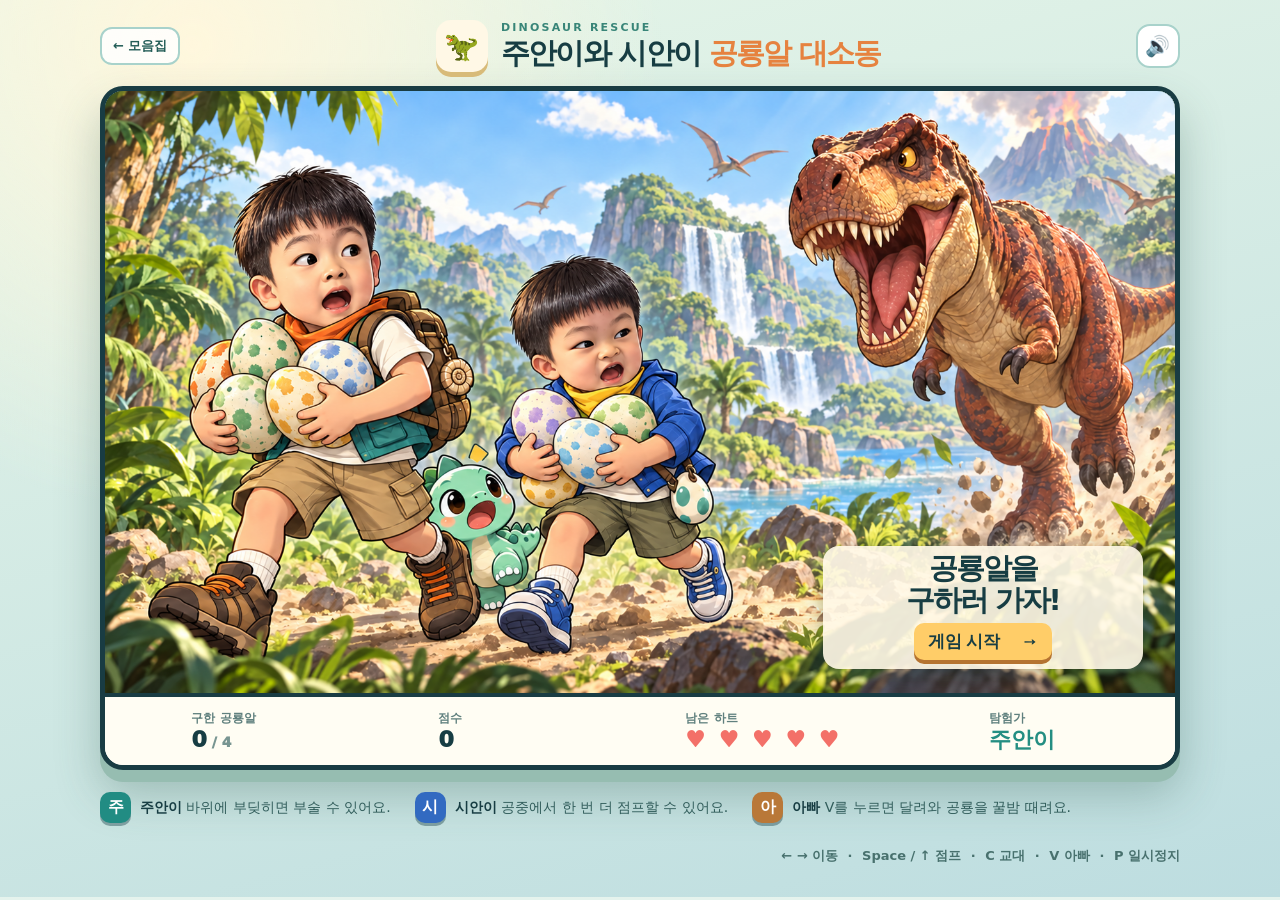
==== games/dinosaur-rescue/index.html @ eee66d40 "Add game collection and dinosaur rescue" ====
<!doctype html>
<html lang="ko">
<head>
  <meta charset="utf-8">
  <meta name="viewport" content="width=device-width, initial-scale=1, viewport-fit=cover">
  <meta name="theme-color" content="#173d43">
  <meta name="description" content="주안이와 시안이가 공룡알을 구하는 2D 아케이드 게임">
  <title>주안이와 시안이: 공룡알 대소동</title>
  <link rel="icon" type="image/svg+xml" href="data:image/svg+xml,%3Csvg xmlns='http://www.w3.org/2000/svg' viewBox='0 0 64 64'%3E%3Crect width='64' height='64' rx='16' fill='%23173d43'/%3E%3Cellipse cx='32' cy='35' rx='20' ry='25' fill='%23f4d491'/%3E%3Ccircle cx='27' cy='29' r='3' fill='%23173d43'/%3E%3Cpath d='M26 41q6 5 12 0' fill='none' stroke='%23173d43' stroke-width='3' stroke-linecap='round'/%3E%3C/svg%3E">
  <link rel="stylesheet" href="style.css">
  <link rel="stylesheet" href="stages.css">
  <link rel="stylesheet" href="intro.css">
  <link rel="stylesheet" href="mobile.css">
</head>
<body>
  <main class="shell">
    <header class="topbar">
      <a class="collection-back" href="../../" aria-label="게임 모음집으로 돌아가기">← 모음집</a>
      <div class="brand"><span class="brand-icon">🦖</span><div><span class="eyebrow">DINOSAUR RESCUE</span><h1>주안이와 시안이 <span>공룡알 대소동</span></h1></div></div>
      <button id="soundButton" class="icon-button" type="button" aria-label="소리 끄기" title="소리 끄기">🔊</button>
    </header>

    <section class="game-frame" aria-label="공룡알 대소동 게임">
      <div class="game-stage">
        <canvas id="game" width="960" height="540" aria-label="공룡알을 모아 둥지까지 가는 게임"></canvas>
        <div id="stagePill" class="stage-pill">1 / 5 · 햇살 초원</div>
        <div id="gameOverlay" class="overlay intro">
          <img class="intro-art" src="assets/concepts/title-screen-v2.png" alt="공룡알을 안은 주안이와 시안이가 다가오는 티라노를 보고 놀라는 장면">
          <div class="overlay-card">
            <span id="overlayKicker" class="overlay-kicker">DINOSAUR RESCUE</span>
            <h2 id="overlayTitle">공룡알을<br>구하러 가자!</h2>
            <p id="overlayText">5개 지역을 탐험하세요. 두 친구를 교대하며 공룡알을 모으고, 공룡들을 피해 둥지까지 가요.</p>
            <button id="playButton" class="play-button" type="button">게임 시작 <span aria-hidden="true">→</span></button>
            <div id="overlayHint" class="overlay-hint">이동 ← → · 점프 Space · 교대 C · 아빠 V</div>
          </div>
        </div>
        <div id="announcement" class="announcement" aria-live="polite"></div>
        <nav class="touch-controls" aria-label="터치 게임 조작">
          <div class="move-buttons"><button type="button" data-control="left" aria-label="왼쪽 이동">◀</button><button type="button" data-control="right" aria-label="오른쪽 이동">▶</button></div>
          <div class="action-buttons"><button type="button" data-control="dad">아빠</button><button type="button" data-control="switch">교대</button><button type="button" data-control="jump">점프</button></div>
        </nav>
      </div>
      <div class="hud" aria-live="polite">
        <div class="hud-item"><span>구한 공룡알</span><strong><span id="eggCount">0</span><small> / <span id="eggTotal">4</span></small></strong></div>
        <div class="hud-item"><span>점수</span><strong id="scoreCount">0</strong></div>
        <div class="hud-item"><span>남은 하트</span><strong id="heartCount" class="hearts">♥ ♥ ♥ ♥ ♥</strong></div>
        <div class="hud-item current-hero"><span>탐험가</span><strong id="heroName">주안이</strong></div>
      </div>
    </section>

    <div class="below-game">
      <div class="character-help"><span class="character-badge juan">주</span><p><strong>주안이</strong> 바위에 부딪히면 부술 수 있어요.</p></div>
      <div class="character-help"><span class="character-badge sian">시</span><p><strong>시안이</strong> 공중에서 한 번 더 점프할 수 있어요.</p></div>
      <div class="character-help"><span class="character-badge dad">아</span><p><strong>아빠</strong> V를 누르면 달려와 공룡을 꿀밤 때려요.</p></div>
      <div class="keyboard-help">← → 이동 <span>·</span> Space / ↑ 점프 <span>·</span> C 교대 <span>·</span> V 아빠 <span>·</span> P 일시정지</div>
    </div>

  </main>
  <script src="game.js" defer></script>
</body>
</html>
---- games/dinosaur-rescue/style.css ----
:root{font-family:"Malgun Gothic","Apple SD Gothic Neo",system-ui,sans-serif;color:#173d43;background:#e5f3ed}*{box-sizing:border-box}html,body{margin:0;min-height:100%}body{background:radial-gradient(circle at 15% 5%,#fff7dd 0,transparent 34%),linear-gradient(165deg,#e7f6e8,#bddde0);overflow-x:hidden}.shell{width:min(100%,1120px);margin:auto;padding:20px 20px 32px}.topbar{display:flex;align-items:center;justify-content:space-between;gap:16px;margin-bottom:14px}.brand{display:flex;gap:13px;align-items:center}.brand-icon{display:grid;place-items:center;width:52px;height:52px;border-radius:15px;background:#fff8e6;box-shadow:0 5px 0 #d8bb79;font-size:28px}.eyebrow{display:block;font-size:11px;font-weight:900;letter-spacing:.2em;color:#388578}h1{margin:2px 0 0;font-size:clamp(20px,3vw,29px);line-height:1.2;letter-spacing:-.06em}h1 span{color:#e6823f}.icon-button{width:44px;height:44px;background:#fff;border:2px solid #a8d2cb;border-radius:14px;font-size:20px;cursor:pointer}.game-frame{overflow:hidden;background:#fff;border:5px solid #193c43;border-radius:23px;box-shadow:0 12px 0 #96bdb1,0 24px 45px #345b5050}.game-stage{position:relative;aspect-ratio:16/9;background:#bce9ea;overflow:hidden}canvas{display:block;width:100%;height:100%}.overlay{position:absolute;inset:0;display:grid;place-items:center;background:linear-gradient(90deg,#143f46d9,#173d4380 65%,#173d4320);transition:opacity .25s}.overlay.hidden{opacity:0;pointer-events:none}.overlay-card{width:min(88%,440px);margin-right:auto;margin-left:7%;color:#fff}.overlay-kicker{display:inline-block;padding:7px 11px;border-radius:50px;background:#e4af4f;color:#173d43;font-size:12px;font-weight:1000;letter-spacing:.11em}.overlay h2{margin:16px 0 11px;font-size:clamp(34px,5vw,58px);letter-spacing:-.075em;line-height:1.08;text-shadow:0 4px 0 #103b42}.overlay p{font-size:clamp(14px,1.6vw,18px);line-height:1.65;max-width:390px;font-weight:600}.play-button{margin-top:13px;padding:14px 22px;border:0;border-radius:15px;background:#ffcd68;color:#173d43;font-size:19px;font-weight:1000;cursor:pointer;box-shadow:0 6px 0 #b57331;transition:transform .1s,box-shadow .1s}.play-button:hover{transform:translateY(-2px)}.play-button:active{transform:translateY(4px);box-shadow:0 2px 0 #b57331}.play-button span{margin-left:16px}.overlay-hint{margin-top:19px;font-size:13px;font-weight:800;color:#deeeee}.announcement{position:absolute;left:50%;top:20%;transform:translateX(-50%) translateY(-8px);opacity:0;padding:9px 17px;border-radius:30px;background:#173d43ee;color:#fff;font-weight:900;white-space:nowrap;pointer-events:none;transition:opacity .2s,transform .2s}.announcement.show{opacity:1;transform:translateX(-50%) translateY(0)}.hud{display:flex;align-items:center;justify-content:space-around;gap:10px;padding:13px 18px;background:#fffdf3;border-top:4px solid #193c43}.hud-item{min-width:100px;display:flex;flex-direction:column;gap:1px}.hud-item>span{font-size:12px;font-weight:900;color:#60807e}.hud-item strong{font-size:22px;line-height:1.1;font-weight:1000}.hud-item small{font-size:14px;color:#789591}.hearts{color:#f37068;letter-spacing:3px}.current-hero strong{color:#248e82}.below-game{display:flex;align-items:center;gap:24px;margin-top:22px;flex-wrap:wrap}.character-help{display:flex;align-items:center;gap:9px}.character-help p{margin:0;font-size:14px;color:#315d5b}.character-help strong{color:#173d43}.character-badge{width:31px;height:31px;display:grid;place-items:center;border-radius:10px;color:white;font-weight:900;box-shadow:0 3px 0 #123b4266}.character-badge.juan{background:#218c83}.character-badge.sian{background:#326ac1}.keyboard-help{margin-left:auto;font-size:13px;font-weight:700;color:#48716e}.keyboard-help span{padding:0 5px}.touch-controls{display:none;justify-content:space-between;margin-top:20px;touch-action:none;user-select:none}.touch-controls>div{display:flex;gap:11px}.touch-controls button{min-width:68px;height:62px;border:2px solid #173d43;border-radius:18px;background:#fff9df;color:#173d43;font:900 19px inherit;box-shadow:0 5px 0 #83aaa5;touch-action:none}.touch-controls button:active,.touch-controls button.pressed{background:#ffcc6b;transform:translateY(3px);box-shadow:0 2px 0 #83aaa5}.touch-controls [data-control="jump"]{background:#ffd16a}.touch-controls [data-control="switch"]{background:#c6e9e8}@media (pointer:coarse),(max-width:760px){.touch-controls{display:flex}.keyboard-help{display:none}}@media(max-width:620px){.shell{padding:10px 8px 24px}.topbar{margin:0 5px 10px}.brand-icon{width:43px;height:43px;font-size:24px}.eyebrow{font-size:9px}h1{font-size:19px}.game-frame{border-width:3px;border-radius:15px;box-shadow:0 6px 0 #96bdb1}.overlay-card{margin-left:7%}.overlay h2{font-size:clamp(26px,7vw,40px)}.overlay p{font-size:12px;line-height:1.5;max-width:260px}.overlay-kicker,.overlay-hint{display:none}.play-button{margin-top:2px;padding:10px 14px;font-size:15px}.hud{padding:9px 6px;gap:3px;border-top-width:3px}.hud-item{min-width:0;text-align:center}.hud-item>span{font-size:10px}.hud-item strong{font-size:16px}.hud-item small{font-size:10px}.hearts{letter-spacing:0}.below-game{margin:13px 5px;gap:9px}.character-help p{font-size:11px}.character-badge{width:25px;height:25px;font-size:13px}.touch-controls{margin:15px 5px}.touch-controls button{min-width:60px;height:58px;font-size:16px}}@media(max-width:380px){.character-help{width:100%}.overlay p{max-width:220px}}
---- games/dinosaur-rescue/stages.css ----
.stage-pill{position:absolute;right:20px;top:20px;padding:9px 14px;border:1px solid #ffffffa0;border-radius:999px;background:#173d43cf;color:#fff;font-size:14px;font-weight:900;box-shadow:0 4px 16px #123c4560;pointer-events:none}
.game-stage:has(.overlay:not(.hidden)) .stage-pill{opacity:.45}
@media(max-width:620px){.stage-pill{right:9px;top:8px;padding:5px 8px;font-size:10px}}
---- games/dinosaur-rescue/intro.css ----
.overlay.intro{display:flex;align-items:center;justify-content:space-between;background:#fffaf1;color:#173d43;gap:2%;padding:1.5% 3%}
.intro-art{width:63%;height:100%;object-fit:contain;object-position:center;display:block;filter:drop-shadow(0 8px 12px #27483b27)}
.overlay.intro .overlay-card{width:35%;margin:0;color:#173d43;text-align:left}
.overlay.intro .overlay-kicker{background:#d6eee4;color:#176b65;font-size:10px}
.overlay.intro h2{font-size:clamp(25px,3.2vw,43px);line-height:1.1;text-shadow:none;margin:12px 0 9px}
.overlay.intro p{font-size:clamp(12px,1.35vw,16px);line-height:1.5}
.overlay.intro .overlay-hint{color:#426d69;font-size:11px}
.character-badge.dad{background:#b97838}
.touch-controls [data-control="dad"]{background:#f2d7b0}
@media(max-width:620px){.overlay.intro{padding:1% 2%;gap:1%}.intro-art{width:59%}.overlay.intro .overlay-card{width:40%}.overlay.intro .overlay-kicker{display:none}.overlay.intro h2{font-size:clamp(15px,4vw,22px);margin:2px 0}.overlay.intro p{font-size:9px;line-height:1.25;margin:4px 0}.overlay.intro .play-button{font-size:11px;padding:6px 8px}.touch-controls button{min-width:52px}}
.overlay.intro{display:block;padding:0;background:#193b3d}
.overlay.intro .intro-art{position:absolute;inset:0;width:100%;height:100%;object-fit:cover;filter:none}
.overlay.intro .overlay-card{position:absolute;right:3%;bottom:4%;left:auto;top:auto;transform:none;margin:0;width:min(34%,320px);padding:7px 12px 9px;text-align:center;border-radius:16px;background:#fff9e7e8;box-shadow:0 5px 20px #123f4250;color:#173d43}
.overlay.intro .overlay-kicker{display:none}
.overlay.intro h2{margin:0;font-size:clamp(16px,2.3vw,29px);line-height:1.1}
.overlay.intro p,.overlay.intro .overlay-hint{display:none}
.overlay.intro .play-button{margin-top:6px;padding:7px 14px;font-size:clamp(12px,1.5vw,17px);border-radius:10px;box-shadow:0 4px 0 #b57331}
@media(max-width:620px){.overlay.intro .overlay-card{right:2%;bottom:2%;left:auto;top:auto;width:38%;padding:3px 5px 5px;border-radius:8px}.overlay.intro h2{font-size:clamp(10px,3vw,15px)}.overlay.intro .play-button{margin-top:2px;padding:3px 6px;font-size:9px;box-shadow:0 2px 0 #b57331}}
.overlay:not(.intro){padding:8px}
.overlay:not(.intro) .intro-art{display:none}
.overlay:not(.intro) .overlay-card{max-height:calc(100% - 8px);overflow-y:auto;scrollbar-width:thin}
@media(max-width:620px){.overlay:not(.intro) .overlay-card{width:90%;margin:0 auto;text-align:center}.overlay:not(.intro) .overlay-kicker{font-size:8px;padding:2px 7px}.overlay:not(.intro) h2{font-size:clamp(17px,4.8vw,26px);line-height:1.05;margin:4px 0}.overlay:not(.intro) p{font-size:10px;line-height:1.3;margin:3px auto;max-width:90%}.overlay:not(.intro) .play-button{font-size:12px;padding:5px 10px;margin-top:3px;box-shadow:0 3px 0 #b57331}.overlay:not(.intro) .overlay-hint{display:none}}
.collection-back{display:inline-flex;align-items:center;justify-content:center;min-width:76px;padding:8px 11px;border:2px solid #a8d2cb;border-radius:12px;background:#ffffffd6;color:#235d57;text-decoration:none;font-size:13px;font-weight:900;white-space:nowrap}
.collection-back:hover{background:#fff4d5}
---- games/dinosaur-rescue/mobile.css ----
@media (pointer:coarse), (max-width:760px){
  html,body{width:100%;height:100%;overflow:hidden}
  body{background:#102d34;overscroll-behavior:none}
  .shell{position:fixed;inset:0;width:100vw;height:100dvh;max-width:none;margin:0;padding:0;display:flex;align-items:center;justify-content:center;overflow:hidden;background:#102d34}
  .topbar{position:absolute;z-index:12;top:7px;left:8px;right:8px;margin:0;pointer-events:none}
  .topbar .brand{display:none}
  .topbar .collection-back{pointer-events:auto;min-width:0;height:33px;padding:0 9px;border:1px solid #ffffff9c;border-radius:11px;background:#e5fff150;color:#fff;backdrop-filter:blur(12px);font-size:11px;text-shadow:0 1px 3px #103b45aa}
  .topbar .icon-button{pointer-events:auto;width:33px;height:33px;padding:0;border:1px solid #ffffff9c;border-radius:11px;background:#e5fff150;backdrop-filter:blur(12px);box-shadow:0 3px 12px #092c3955;font-size:17px}
  .game-frame{position:relative;flex:none;width:min(100vw,calc(100dvh * 16 / 9));aspect-ratio:16/9;overflow:hidden;border:0;border-radius:0;box-shadow:none;background:#102d34}
  .game-stage{width:100%;height:100%;aspect-ratio:auto;overflow:hidden}
  .below-game{display:none}
  .hud{position:absolute;z-index:8;top:0;left:0;right:0;min-height:42px;justify-content:space-around;gap:5px;margin:0;padding:4px 47px 5px 86px;border:0;border-radius:0 0 12px 12px;background:linear-gradient(180deg,#0a3039d9,#0a3039a8);backdrop-filter:blur(12px);-webkit-backdrop-filter:blur(12px);box-shadow:0 3px 12px #092c3955;color:#fff}
  .hud-item{min-width:0;gap:1px;text-align:center}
  .hud-item>span{font-size:9px;line-height:1;color:#d8f4ed}
  .hud-item strong{font-size:14px;line-height:1.1;color:#fff}
  .hud-item small{font-size:10px;color:#d8f4ed}
  .hud-item .hearts{color:#ff9690;letter-spacing:0}
  .current-hero strong{color:#a3f3e0}
  .game-frame:has(.overlay:not(.hidden)) .hud{display:none}
  .stage-pill{z-index:5;top:49px;right:8px;padding:3px 7px;border-radius:8px;font-size:9px;opacity:.82}
  .game-stage:has(.overlay:not(.hidden)) .stage-pill{display:none}
  .touch-controls{position:absolute;z-index:9;left:max(10px,env(safe-area-inset-left));right:max(10px,env(safe-area-inset-right));bottom:max(9px,env(safe-area-inset-bottom));display:flex;align-items:end;justify-content:space-between;gap:24px;margin:0;padding:0;pointer-events:none;touch-action:none;user-select:none}
  .touch-controls>div{display:flex;align-items:end;gap:8px;pointer-events:auto}
  .touch-controls button,.touch-controls [data-control="dad"],.touch-controls [data-control="switch"],.touch-controls [data-control="jump"]{min-width:52px;height:52px;padding:0 8px;border:1px solid #ffffffa8;border-radius:16px;background:#e5fff142;color:#fff;font:900 15px "Malgun Gothic",system-ui,sans-serif;text-shadow:0 1px 3px #103b45aa;box-shadow:0 4px 16px #06293655,inset 0 1px 0 #ffffff7a;backdrop-filter:blur(12px);-webkit-backdrop-filter:blur(12px);touch-action:none}
  .touch-controls [data-control="jump"]{background:#ffd1775c}
  .touch-controls [data-control="switch"]{background:#67cbd563}
  .touch-controls [data-control="dad"]{background:#d9a66b63}
  .touch-controls button:active,.touch-controls button.pressed{background:#fff5c088;transform:scale(.95);box-shadow:0 2px 9px #06293666}
  .overlay:not(.hidden) ~ .touch-controls{opacity:0;pointer-events:none}
  .overlay:not(.intro){display:flex;align-items:flex-start;justify-content:center;padding:9px}
  .overlay:not(.intro) .overlay-card{max-height:calc(100% - 18px);margin:0}
}
@media (pointer:coarse) and (orientation:portrait){
  .shell{inset:auto;top:0;left:100vw;width:100dvh;height:100vw;transform-origin:top left;transform:rotate(90deg)}
  .game-frame{width:min(100dvh,calc(100vw * 16 / 9))}
}
@media (pointer:coarse) and (max-height:420px), (max-width:760px) and (max-height:420px){
  .touch-controls button,.touch-controls [data-control="dad"],.touch-controls [data-control="switch"],.touch-controls [data-control="jump"]{min-width:45px;height:45px;border-radius:14px;font-size:13px}
  .hud{min-height:36px;padding-top:2px;padding-bottom:2px}
  .hud-item strong{font-size:12px}
  .stage-pill{top:40px}
}
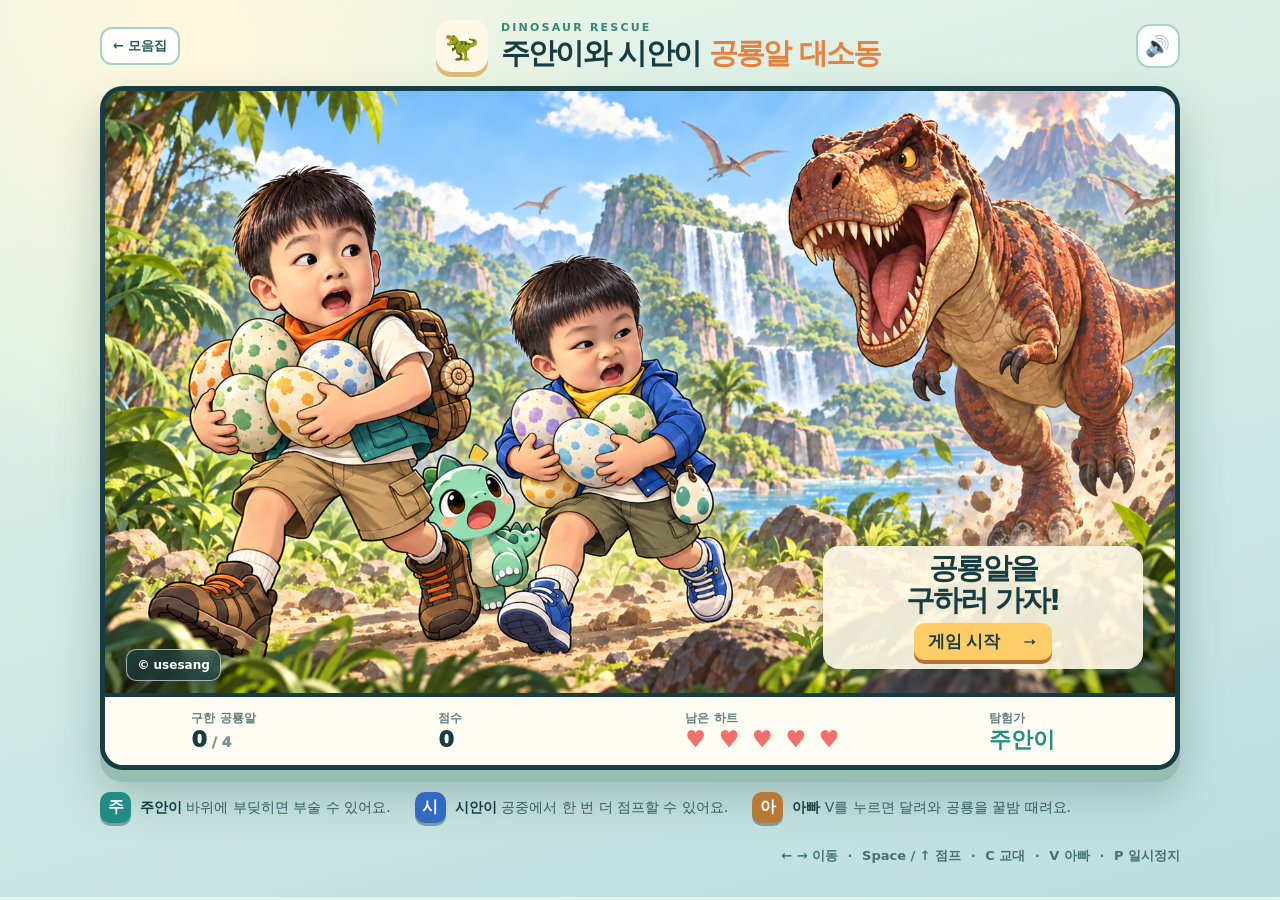
==== commit b28d1be8: "Fix mobile start button and update branding" ====
--- a/games/dinosaur-rescue/index.html
+++ b/games/dinosaur-rescue/index.html
@@ -33,6 +33,7 @@
             <button id="playButton" class="play-button" type="button">게임 시작 <span aria-hidden="true">→</span></button>
             <div id="overlayHint" class="overlay-hint">이동 ← → · 점프 Space · 교대 C · 아빠 V</div>
           </div>
+          <a class="game-copyright" href="mailto:usesang+code@gmail.com" aria-label="usesang에게 이메일 보내기">© usesang</a>
         </div>
         <div id="announcement" class="announcement" aria-live="polite"></div>
         <nav class="touch-controls" aria-label="터치 게임 조작">
--- a/games/dinosaur-rescue/intro.css
+++ b/games/dinosaur-rescue/intro.css
@@ -22,3 +22,6 @@
 @media(max-width:620px){.overlay:not(.intro) .overlay-card{width:90%;margin:0 auto;text-align:center}.overlay:not(.intro) .overlay-kicker{font-size:8px;padding:2px 7px}.overlay:not(.intro) h2{font-size:clamp(17px,4.8vw,26px);line-height:1.05;margin:4px 0}.overlay:not(.intro) p{font-size:10px;line-height:1.3;margin:3px auto;max-width:90%}.overlay:not(.intro) .play-button{font-size:12px;padding:5px 10px;margin-top:3px;box-shadow:0 3px 0 #b57331}.overlay:not(.intro) .overlay-hint{display:none}}
 .collection-back{display:inline-flex;align-items:center;justify-content:center;min-width:76px;padding:8px 11px;border:2px solid #a8d2cb;border-radius:12px;background:#ffffffd6;color:#235d57;text-decoration:none;font-size:13px;font-weight:900;white-space:nowrap}
 .collection-back:hover{background:#fff4d5}
+.game-copyright{display:none}
+.overlay.intro .game-copyright{position:absolute;left:2%;bottom:2%;z-index:2;display:inline-flex;align-items:center;min-height:32px;padding:5px 10px;border:1px solid #ffffff99;border-radius:10px;background:#173d43aa;color:#fff;text-decoration:none;font-size:12px;font-weight:800;backdrop-filter:blur(8px);-webkit-backdrop-filter:blur(8px)}
+.overlay.intro .game-copyright:hover,.overlay.intro .game-copyright:focus-visible{background:#173d43e8;text-decoration:underline}
--- a/games/dinosaur-rescue/mobile.css
+++ b/games/dinosaur-rescue/mobile.css
@@ -26,7 +26,11 @@
   .touch-controls [data-control="switch"]{background:#67cbd563}
   .touch-controls [data-control="dad"]{background:#d9a66b63}
   .touch-controls button:active,.touch-controls button.pressed{background:#fff5c088;transform:scale(.95);box-shadow:0 2px 9px #06293666}
-  .overlay:not(.hidden) ~ .touch-controls{opacity:0;pointer-events:none}
+  .overlay:not(.hidden) ~ .touch-controls{display:none}
+  .overlay.intro .overlay-card{right:max(12px,env(safe-area-inset-right));bottom:max(12px,env(safe-area-inset-bottom));width:min(37%,300px);padding:8px 10px 10px}
+  .overlay.intro h2{font-size:clamp(16px,3vw,25px)}
+  .overlay.intro .play-button{min-width:126px;min-height:44px;margin-top:6px;padding:8px 13px;font-size:15px;touch-action:manipulation}
+  .overlay.intro .play-button span{margin-left:7px}
   .overlay:not(.intro){display:flex;align-items:flex-start;justify-content:center;padding:9px}
   .overlay:not(.intro) .overlay-card{max-height:calc(100% - 18px);margin:0}
 }
@@ -39,4 +43,7 @@
   .hud{min-height:36px;padding-top:2px;padding-bottom:2px}
   .hud-item strong{font-size:12px}
   .stage-pill{top:40px}
+  .overlay.intro .overlay-card{bottom:max(8px,env(safe-area-inset-bottom));padding:5px 8px 7px}
+  .overlay.intro h2{font-size:clamp(13px,2.7vw,19px)}
+  .overlay.intro .play-button{min-height:40px}
 }
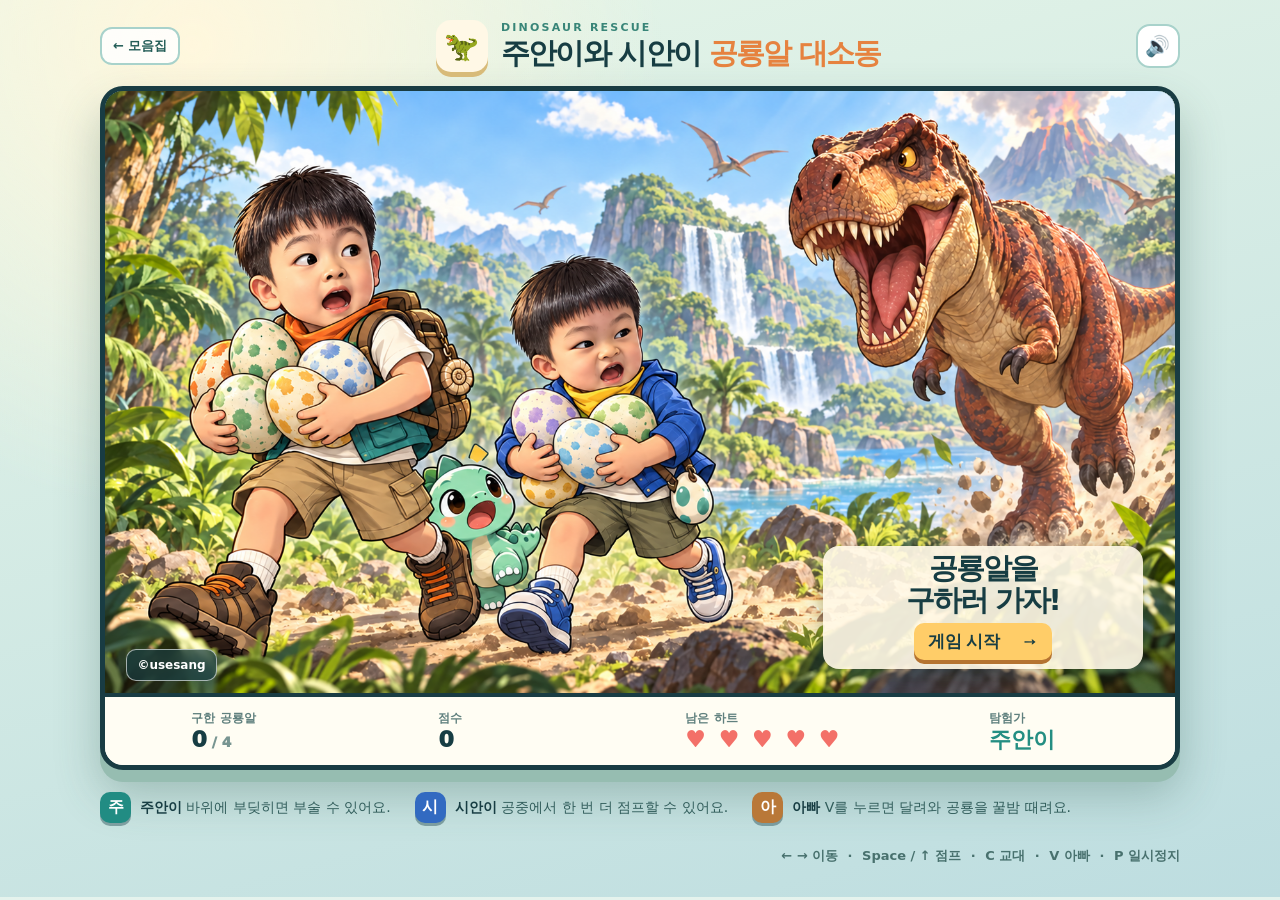
==== commit e91dd3a2: "Improve mobile fullscreen game experience" ====
--- a/games/dinosaur-rescue/index.html
+++ b/games/dinosaur-rescue/index.html
@@ -4,8 +4,12 @@
   <meta charset="utf-8">
   <meta name="viewport" content="width=device-width, initial-scale=1, viewport-fit=cover">
   <meta name="theme-color" content="#173d43">
+  <meta name="apple-mobile-web-app-capable" content="yes">
+  <meta name="apple-mobile-web-app-status-bar-style" content="black-translucent">
+  <meta name="mobile-web-app-capable" content="yes">
   <meta name="description" content="주안이와 시안이가 공룡알을 구하는 2D 아케이드 게임">
   <title>주안이와 시안이: 공룡알 대소동</title>
+  <link rel="manifest" href="manifest.json">
   <link rel="icon" type="image/svg+xml" href="data:image/svg+xml,%3Csvg xmlns='http://www.w3.org/2000/svg' viewBox='0 0 64 64'%3E%3Crect width='64' height='64' rx='16' fill='%23173d43'/%3E%3Cellipse cx='32' cy='35' rx='20' ry='25' fill='%23f4d491'/%3E%3Ccircle cx='27' cy='29' r='3' fill='%23173d43'/%3E%3Cpath d='M26 41q6 5 12 0' fill='none' stroke='%23173d43' stroke-width='3' stroke-linecap='round'/%3E%3C/svg%3E">
   <link rel="stylesheet" href="style.css">
   <link rel="stylesheet" href="stages.css">
@@ -33,7 +37,7 @@
             <button id="playButton" class="play-button" type="button">게임 시작 <span aria-hidden="true">→</span></button>
             <div id="overlayHint" class="overlay-hint">이동 ← → · 점프 Space · 교대 C · 아빠 V</div>
           </div>
-          <a class="game-copyright" href="mailto:usesang+code@gmail.com" aria-label="usesang에게 이메일 보내기">© usesang</a>
+          <a class="game-copyright" href="mailto:usesang+code@gmail.com" aria-label="usesang에게 이메일 보내기">©usesang</a>
         </div>
         <div id="announcement" class="announcement" aria-live="polite"></div>
         <nav class="touch-controls" aria-label="터치 게임 조작">
--- a/games/dinosaur-rescue/mobile.css
+++ b/games/dinosaur-rescue/mobile.css
@@ -1,7 +1,8 @@
 @media (pointer:coarse), (max-width:760px){
-  html,body{width:100%;height:100%;overflow:hidden}
-  body{background:#102d34;overscroll-behavior:none}
-  .shell{position:fixed;inset:0;width:100vw;height:100dvh;max-width:none;margin:0;padding:0;display:flex;align-items:center;justify-content:center;overflow:hidden;background:#102d34}
+  html,body{width:100%;height:100%;overflow:hidden;overscroll-behavior:none;touch-action:none}
+  body{background:#102d34}
+  .shell{position:fixed;inset:0;width:100vw;height:100dvh;max-width:none;margin:0;padding:0;display:flex;align-items:center;justify-content:center;overflow:hidden;background:#102d34;touch-action:none;user-select:none;-webkit-user-select:none;-webkit-touch-callout:none}
+  .shell *{user-select:none;-webkit-user-select:none;-webkit-touch-callout:none}
   .topbar{position:absolute;z-index:12;top:7px;left:8px;right:8px;margin:0;pointer-events:none}
   .topbar .brand{display:none}
   .topbar .collection-back{pointer-events:auto;min-width:0;height:33px;padding:0 9px;border:1px solid #ffffff9c;border-radius:11px;background:#e5fff150;color:#fff;backdrop-filter:blur(12px);font-size:11px;text-shadow:0 1px 3px #103b45aa}
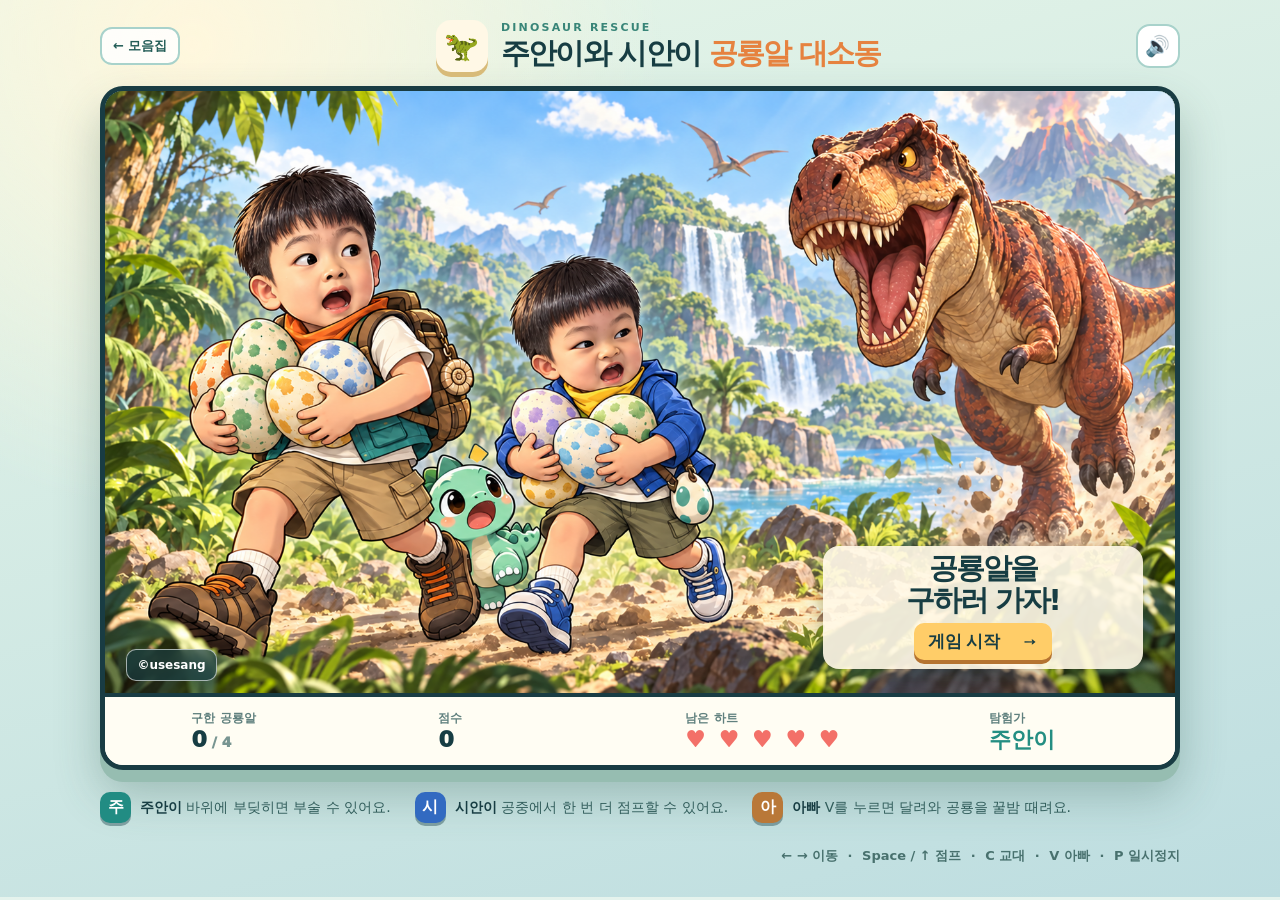
==== commit c963ec71: "Block multitouch zoom and add mobile install guidance" ====
--- a/games/dinosaur-rescue/index.html
+++ b/games/dinosaur-rescue/index.html
@@ -10,17 +10,20 @@
   <meta name="description" content="주안이와 시안이가 공룡알을 구하는 2D 아케이드 게임">
   <title>주안이와 시안이: 공룡알 대소동</title>
   <link rel="manifest" href="manifest.json">
+  <link rel="apple-touch-icon" href="icon-192.png">
   <link rel="icon" type="image/svg+xml" href="data:image/svg+xml,%3Csvg xmlns='http://www.w3.org/2000/svg' viewBox='0 0 64 64'%3E%3Crect width='64' height='64' rx='16' fill='%23173d43'/%3E%3Cellipse cx='32' cy='35' rx='20' ry='25' fill='%23f4d491'/%3E%3Ccircle cx='27' cy='29' r='3' fill='%23173d43'/%3E%3Cpath d='M26 41q6 5 12 0' fill='none' stroke='%23173d43' stroke-width='3' stroke-linecap='round'/%3E%3C/svg%3E">
   <link rel="stylesheet" href="style.css">
   <link rel="stylesheet" href="stages.css">
   <link rel="stylesheet" href="intro.css">
   <link rel="stylesheet" href="mobile.css">
+  <link rel="stylesheet" href="../../install.css">
 </head>
 <body>
   <main class="shell">
     <header class="topbar">
       <a class="collection-back" href="../../" aria-label="게임 모음집으로 돌아가기">← 모음집</a>
       <div class="brand"><span class="brand-icon">🦖</span><div><span class="eyebrow">DINOSAUR RESCUE</span><h1>주안이와 시안이 <span>공룡알 대소동</span></h1></div></div>
+      <button class="install-open game-install" type="button" data-install-trigger hidden>앱 설치</button>
       <button id="soundButton" class="icon-button" type="button" aria-label="소리 끄기" title="소리 끄기">🔊</button>
     </header>
 
@@ -62,5 +65,6 @@
 
   </main>
   <script src="game.js" defer></script>
+  <script src="../../install.js" defer></script>
 </body>
 </html>
--- a/install.css
+++ b/install.css
@@ -0,0 +1,13 @@
+[hidden]{display:none!important}
+.hero-actions{display:flex;align-items:center;gap:14px;flex-wrap:wrap}
+.install-open{min-height:45px;padding:10px 17px;border:2px solid #3f8078;border-radius:14px;background:#fffdf2;color:#245e5a;font:900 14px "Malgun Gothic","Apple SD Gothic Neo",system-ui,sans-serif;cursor:pointer;box-shadow:0 4px 0 #8bbab0;touch-action:manipulation}
+.install-open:hover,.install-open:focus-visible{background:#e8f6e8}
+.game-install{font-size:12px;min-height:36px;padding:5px 10px}
+.install-dialog{width:min(92vw,420px);max-height:85dvh;overflow:auto;padding:23px 24px;border:2px solid #21464a;border-radius:21px;background:#fffdf2;color:#173d43;box-shadow:0 25px 70px #0a303977;font-family:"Malgun Gothic","Apple SD Gothic Neo",system-ui,sans-serif}
+.install-dialog::backdrop{background:#0b2e35a8}
+.install-dialog h2{margin:0 0 10px;font-size:23px;letter-spacing:-.06em}
+.install-dialog p,.install-dialog li{font-size:14px;line-height:1.6}
+.install-dialog ol{padding-left:23px}
+.install-dialog li+li{margin-top:8px}
+.install-dialog button{margin-top:8px;min-height:42px;padding:8px 20px;border:0;border-radius:11px;background:#173d43;color:#fff;font-family:inherit;font-size:14px;font-weight:800;cursor:pointer}
+@media (pointer:coarse),(max-width:760px){.game-install{pointer-events:auto;min-height:33px;padding:4px 10px;border:1px solid #ffffff9c;border-radius:11px;background:#e5fff150;color:#fff;box-shadow:none;text-shadow:0 1px 3px #103b45aa;backdrop-filter:blur(12px);-webkit-backdrop-filter:blur(12px)}}
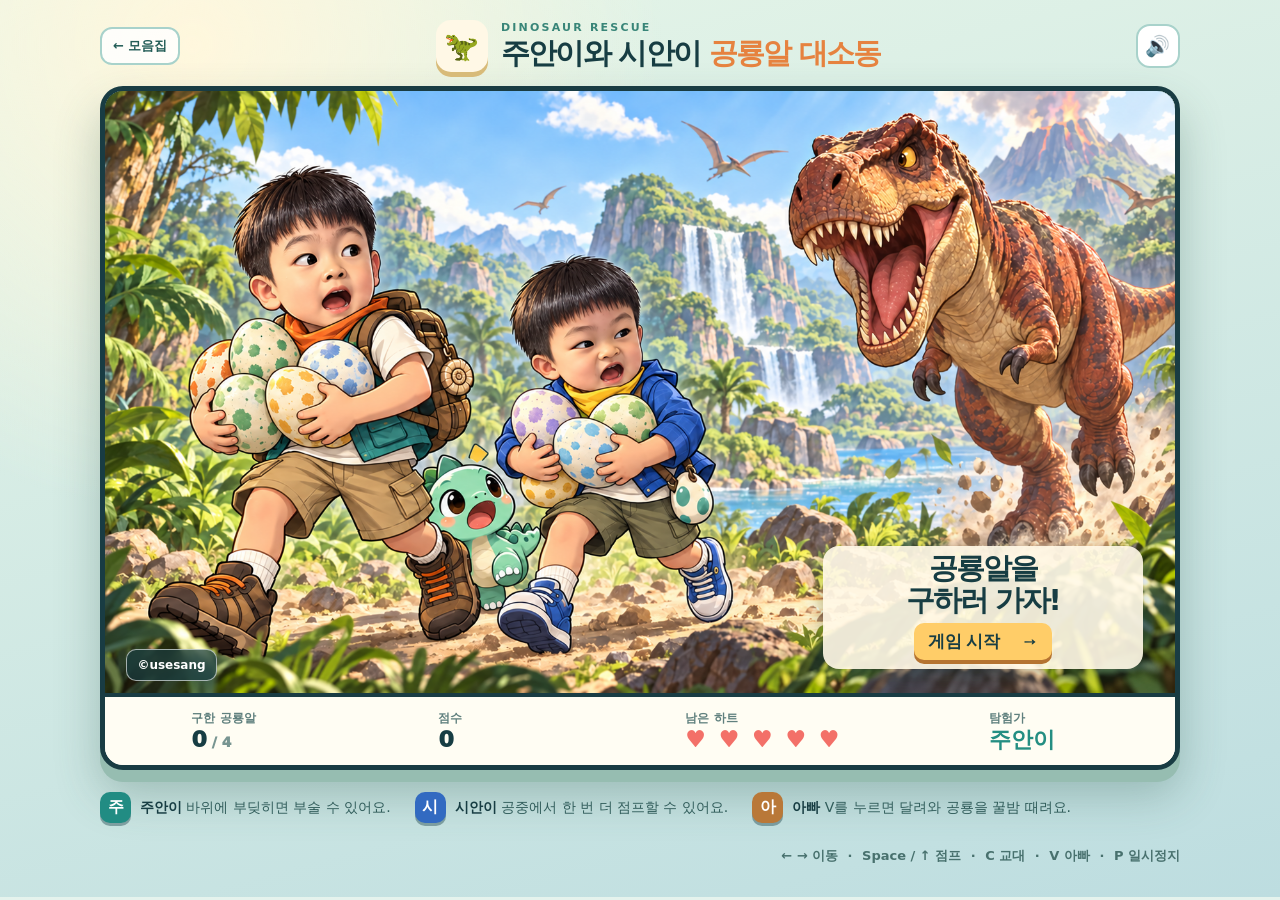
==== commit 935792cb: "Use physical landscape orientation and enlarge game overlays" ====
--- a/games/dinosaur-rescue/index.html
+++ b/games/dinosaur-rescue/index.html
@@ -24,6 +24,7 @@
       <a class="collection-back" href="../../" aria-label="게임 모음집으로 돌아가기">← 모음집</a>
       <div class="brand"><span class="brand-icon">🦖</span><div><span class="eyebrow">DINOSAUR RESCUE</span><h1>주안이와 시안이 <span>공룡알 대소동</span></h1></div></div>
       <button class="install-open game-install" type="button" data-install-trigger hidden>앱 설치</button>
+      <button id="controlsSettingsButton" class="icon-button controls-settings-open" type="button" aria-label="조작 버튼 설정" title="조작 버튼 설정">⚙️</button>
       <button id="soundButton" class="icon-button" type="button" aria-label="소리 끄기" title="소리 끄기">🔊</button>
     </header>
 
@@ -37,14 +38,14 @@
             <span id="overlayKicker" class="overlay-kicker">DINOSAUR RESCUE</span>
             <h2 id="overlayTitle">공룡알을<br>구하러 가자!</h2>
             <p id="overlayText">5개 지역을 탐험하세요. 두 친구를 교대하며 공룡알을 모으고, 공룡들을 피해 둥지까지 가요.</p>
-            <button id="playButton" class="play-button" type="button">게임 시작 <span aria-hidden="true">→</span></button>
+            <button id="playButton" class="play-button" type="button" disabled>그림 불러오는 중…</button>
             <div id="overlayHint" class="overlay-hint">이동 ← → · 점프 Space · 교대 C · 아빠 V</div>
           </div>
           <a class="game-copyright" href="mailto:usesang+code@gmail.com" aria-label="usesang에게 이메일 보내기">©usesang</a>
         </div>
         <div id="announcement" class="announcement" aria-live="polite"></div>
         <nav class="touch-controls" aria-label="터치 게임 조작">
-          <div class="move-buttons"><button type="button" data-control="left" aria-label="왼쪽 이동">◀</button><button type="button" data-control="right" aria-label="오른쪽 이동">▶</button></div>
+          <div class="move-buttons"><div id="moveStick" class="move-stick" role="group" tabindex="0" aria-label="좌우 이동 조이스틱"><span class="move-stick-arrows" aria-hidden="true">◀　▶</span><span class="move-stick-knob" aria-hidden="true"></span></div></div>
           <div class="action-buttons"><button type="button" data-control="dad">아빠</button><button type="button" data-control="switch">교대</button><button type="button" data-control="jump">점프</button></div>
         </nav>
       </div>
@@ -62,8 +63,25 @@
       <div class="character-help"><span class="character-badge dad">아</span><p><strong>아빠</strong> V를 누르면 달려와 공룡을 꿀밤 때려요.</p></div>
       <div class="keyboard-help">← → 이동 <span>·</span> Space / ↑ 점프 <span>·</span> C 교대 <span>·</span> V 아빠 <span>·</span> P 일시정지</div>
     </div>
-
+    <section id="controlsSettings" class="controls-settings" role="dialog" aria-modal="true" aria-labelledby="controlsSettingsTitle" hidden>
+      <div class="controls-settings-card">
+        <h2 id="controlsSettingsTitle">조작 버튼 설정</h2>
+        <label for="controlsSize">버튼 크기 <output id="controlsSizeValue">115%</output></label>
+        <input id="controlsSize" type="range" min="80" max="150" step="5" value="115">
+        <label for="controlsOpacity">버튼 불투명도 <output id="controlsOpacityValue">75%</output></label>
+        <input id="controlsOpacity" type="range" min="35" max="100" step="5" value="75">
+        <button id="controlsSettingsClose" class="settings-close" type="button">완료</button>
+      </div>
+    </section>
   </main>
+  <aside id="rotatePrompt" class="rotate-prompt" aria-label="가로 화면 안내">
+    <div class="rotate-prompt-card">
+      <div class="rotate-prompt-icon" aria-hidden="true">📱 ↻</div>
+      <h2>가로로 돌려주세요</h2>
+      <p>게임이 가로 화면으로 열립니다.<br>회전 잠금을 해제해 주세요.</p>
+      <a href="../../">게임 모음집으로 돌아가기</a>
+    </div>
+  </aside>
   <script src="game.js" defer></script>
   <script src="../../install.js" defer></script>
 </body>
--- a/games/dinosaur-rescue/intro.css
+++ b/games/dinosaur-rescue/intro.css
@@ -25,3 +25,9 @@
 .game-copyright{display:none}
 .overlay.intro .game-copyright{position:absolute;left:2%;bottom:2%;z-index:2;display:inline-flex;align-items:center;min-height:32px;padding:5px 10px;border:1px solid #ffffff99;border-radius:10px;background:#173d43aa;color:#fff;text-decoration:none;font-size:12px;font-weight:800;backdrop-filter:blur(8px);-webkit-backdrop-filter:blur(8px)}
 .overlay.intro .game-copyright:hover,.overlay.intro .game-copyright:focus-visible{background:#173d43e8;text-decoration:underline}
+.overlay:not(.intro){display:flex;align-items:center;justify-content:center;background:#102d34b8}
+.overlay:not(.intro) .overlay-card{width:min(80%,620px);max-height:calc(100% - 28px);margin:0;padding:clamp(18px,3vw,30px);border:2px solid #fff8dc;border-radius:24px;background:linear-gradient(155deg,#fffdf2f7,#e8f6eaf2);box-shadow:0 16px 45px #08252faa;color:#173d43;text-align:center}
+.overlay:not(.intro) h2{margin:12px 0;font-size:clamp(32px,4.5vw,54px);line-height:1.08;color:#173d43;text-shadow:none}
+.overlay:not(.intro) p{max-width:560px;margin:9px auto;font-size:clamp(16px,1.8vw,21px);line-height:1.45;color:#315d5b}
+.overlay:not(.intro) .play-button{min-width:220px;min-height:56px;padding:9px 20px;font-size:clamp(18px,2vw,23px)}
+.overlay:not(.intro) .overlay-hint{color:#426d69}
--- a/games/dinosaur-rescue/mobile.css
+++ b/games/dinosaur-rescue/mobile.css
@@ -1,16 +1,29 @@
+:root{--game-view-width:100vw;--game-view-height:100dvh;--game-view-left:0px;--game-view-top:0px;--control-button-width:82px;--control-button-height:60px;--control-stick-size:88px;--control-stick-knob:48px;--control-opacity:.75}
+.controls-settings-open{display:none}
+.controls-settings[hidden]{display:none!important}
+.controls-settings{position:fixed;z-index:30;inset:0;display:grid;place-items:center;padding:20px;background:#062d39c9;backdrop-filter:blur(8px);-webkit-backdrop-filter:blur(8px)}
+.controls-settings-card{width:min(92%,360px);padding:24px;border:1px solid #ffffffa8;border-radius:22px;background:#f8fff5;color:#173d43;box-shadow:0 20px 55px #071d2680}
+.controls-settings h2{margin:0 0 17px;font-size:22px}
+.controls-settings label{display:flex;justify-content:space-between;gap:16px;margin:15px 0 7px;font-weight:900}
+.controls-settings output{color:#287d77}
+.controls-settings input[type=range]{display:block;width:100%;height:32px;accent-color:#2d9c8c;touch-action:auto}
+.settings-close{display:block;min-width:100px;min-height:42px;margin:22px 0 0 auto;padding:8px 20px;border:0;border-radius:12px;background:#ffd16a;color:#173d43;font:900 16px "Malgun Gothic",system-ui,sans-serif}
+.play-button:disabled{opacity:.82;cursor:progress;box-shadow:0 3px 0 #b57331;transform:none}
+.rotate-prompt{display:none}
 @media (pointer:coarse), (max-width:760px){
   html,body{width:100%;height:100%;overflow:hidden;overscroll-behavior:none;touch-action:none}
   body{background:#102d34}
-  .shell{position:fixed;inset:0;width:100vw;height:100dvh;max-width:none;margin:0;padding:0;display:flex;align-items:center;justify-content:center;overflow:hidden;background:#102d34;touch-action:none;user-select:none;-webkit-user-select:none;-webkit-touch-callout:none}
+  .shell{position:fixed;top:var(--game-view-top);left:var(--game-view-left);width:var(--game-view-width);height:var(--game-view-height);max-width:none;margin:0;padding:0;display:flex;align-items:center;justify-content:center;overflow:hidden;background:#102d34;touch-action:none;user-select:none;-webkit-user-select:none;-webkit-touch-callout:none}
   .shell *{user-select:none;-webkit-user-select:none;-webkit-touch-callout:none}
-  .topbar{position:absolute;z-index:12;top:7px;left:8px;right:8px;margin:0;pointer-events:none}
+  .topbar{position:absolute;z-index:12;top:max(7px,env(safe-area-inset-top));left:max(8px,env(safe-area-inset-left));right:max(8px,env(safe-area-inset-right));margin:0;pointer-events:none}
   .topbar .brand{display:none}
   .topbar .collection-back{pointer-events:auto;min-width:0;height:33px;padding:0 9px;border:1px solid #ffffff9c;border-radius:11px;background:#e5fff150;color:#fff;backdrop-filter:blur(12px);font-size:11px;text-shadow:0 1px 3px #103b45aa}
   .topbar .icon-button{pointer-events:auto;width:33px;height:33px;padding:0;border:1px solid #ffffff9c;border-radius:11px;background:#e5fff150;backdrop-filter:blur(12px);box-shadow:0 3px 12px #092c3955;font-size:17px}
-  .game-frame{position:relative;flex:none;width:min(100vw,calc(100dvh * 16 / 9));aspect-ratio:16/9;overflow:hidden;border:0;border-radius:0;box-shadow:none;background:#102d34}
+  .topbar .controls-settings-open{display:inline-grid;place-items:center;margin-left:auto;margin-right:8px}
+  .game-frame{position:relative;flex:none;width:min(var(--game-view-width),calc(var(--game-view-height) * 16 / 9));aspect-ratio:16/9;overflow:hidden;border:0;border-radius:0;box-shadow:none;background:#102d34}
   .game-stage{width:100%;height:100%;aspect-ratio:auto;overflow:hidden}
   .below-game{display:none}
-  .hud{position:absolute;z-index:8;top:0;left:0;right:0;min-height:42px;justify-content:space-around;gap:5px;margin:0;padding:4px 47px 5px 86px;border:0;border-radius:0 0 12px 12px;background:linear-gradient(180deg,#0a3039d9,#0a3039a8);backdrop-filter:blur(12px);-webkit-backdrop-filter:blur(12px);box-shadow:0 3px 12px #092c3955;color:#fff}
+  .hud{position:absolute;z-index:8;top:env(safe-area-inset-top,0px);left:0;right:0;min-height:42px;justify-content:space-around;gap:5px;margin:0;padding:4px 47px 5px 86px;border:0;border-radius:0 0 12px 12px;background:linear-gradient(180deg,#0a3039d9,#0a3039a8);backdrop-filter:blur(12px);-webkit-backdrop-filter:blur(12px);box-shadow:0 3px 12px #092c3955;color:#fff}
   .hud-item{min-width:0;gap:1px;text-align:center}
   .hud-item>span{font-size:9px;line-height:1;color:#d8f4ed}
   .hud-item strong{font-size:14px;line-height:1.1;color:#fff}
@@ -20,31 +33,49 @@
   .game-frame:has(.overlay:not(.hidden)) .hud{display:none}
   .stage-pill{z-index:5;top:49px;right:8px;padding:3px 7px;border-radius:8px;font-size:9px;opacity:.82}
   .game-stage:has(.overlay:not(.hidden)) .stage-pill{display:none}
-  .touch-controls{position:absolute;z-index:9;left:max(10px,env(safe-area-inset-left));right:max(10px,env(safe-area-inset-right));bottom:max(9px,env(safe-area-inset-bottom));display:flex;align-items:end;justify-content:space-between;gap:24px;margin:0;padding:0;pointer-events:none;touch-action:none;user-select:none}
+  .touch-controls{position:absolute;z-index:9;left:max(10px,env(safe-area-inset-left));right:max(10px,env(safe-area-inset-right));bottom:max(9px,env(safe-area-inset-bottom));display:flex;align-items:end;justify-content:space-between;gap:clamp(10px,3vw,30px);margin:0;padding:0;opacity:var(--control-opacity);pointer-events:none;touch-action:none;user-select:none}
   .touch-controls>div{display:flex;align-items:end;gap:8px;pointer-events:auto}
-  .touch-controls button,.touch-controls [data-control="dad"],.touch-controls [data-control="switch"],.touch-controls [data-control="jump"]{min-width:52px;height:52px;padding:0 8px;border:1px solid #ffffffa8;border-radius:16px;background:#e5fff142;color:#fff;font:900 15px "Malgun Gothic",system-ui,sans-serif;text-shadow:0 1px 3px #103b45aa;box-shadow:0 4px 16px #06293655,inset 0 1px 0 #ffffff7a;backdrop-filter:blur(12px);-webkit-backdrop-filter:blur(12px);touch-action:none}
+  .touch-controls button{width:var(--control-button-width);min-width:0;height:var(--control-button-height);padding:0 7px;border:1px solid #ffffffa8;border-radius:16px;background:#e5fff142;color:#fff;font:900 15px "Malgun Gothic",system-ui,sans-serif;text-shadow:0 1px 3px #103b45aa;box-shadow:0 4px 16px #06293655,inset 0 1px 0 #ffffff7a;backdrop-filter:blur(12px);-webkit-backdrop-filter:blur(12px);touch-action:none}
   .touch-controls [data-control="jump"]{background:#ffd1775c}
   .touch-controls [data-control="switch"]{background:#67cbd563}
   .touch-controls [data-control="dad"]{background:#d9a66b63}
-  .touch-controls button:active,.touch-controls button.pressed{background:#fff5c088;transform:scale(.95);box-shadow:0 2px 9px #06293666}
+  .touch-controls button:active,.touch-controls button.pressed{background:#fff5c088;transform:scale(.96);box-shadow:0 2px 9px #06293666}
+  .move-stick{position:relative;display:grid;place-items:center;flex:none;width:var(--control-stick-size);height:var(--control-stick-size);border:2px solid #ffffffb2;border-radius:50%;background:#e5fff137;box-shadow:0 4px 16px #06293655,inset 0 1px 8px #ffffff54;backdrop-filter:blur(12px);-webkit-backdrop-filter:blur(12px);touch-action:none;outline-offset:4px}
+  .move-stick-arrows{position:absolute;inset:0;display:grid;place-items:center;color:#fff;font-size:12px;text-shadow:0 1px 3px #103b45aa;pointer-events:none}
+  .move-stick-knob{width:var(--control-stick-knob);height:var(--control-stick-knob);border:1px solid #ffffffd8;border-radius:50%;background:linear-gradient(135deg,#ffffffc4,#bdebd69c);box-shadow:0 3px 9px #0629368a,inset 0 1px 2px #fff;transform:translateX(var(--stick-x,0px));pointer-events:none;transition:transform .09s ease-out}
+  .move-stick.active .move-stick-knob{transition:none;background:linear-gradient(135deg,#fff3c9,#bbdcb1)}
   .overlay:not(.hidden) ~ .touch-controls{display:none}
   .overlay.intro .overlay-card{right:max(12px,env(safe-area-inset-right));bottom:max(12px,env(safe-area-inset-bottom));width:min(37%,300px);padding:8px 10px 10px}
   .overlay.intro h2{font-size:clamp(16px,3vw,25px)}
   .overlay.intro .play-button{min-width:126px;min-height:44px;margin-top:6px;padding:8px 13px;font-size:15px;touch-action:manipulation}
   .overlay.intro .play-button span{margin-left:7px}
-  .overlay:not(.intro){display:flex;align-items:flex-start;justify-content:center;padding:9px}
-  .overlay:not(.intro) .overlay-card{max-height:calc(100% - 18px);margin:0}
+  .overlay:not(.intro){display:flex;align-items:center;justify-content:center;padding:clamp(12px,2vw,24px);background:#102d34b8}
+  .overlay:not(.intro) .overlay-card{display:block;width:min(82%,640px);max-height:calc(100% - 8px);margin:0;padding:clamp(15px,2.5vw,27px);overflow-y:auto;border:2px solid #fff8dc;border-radius:24px;background:linear-gradient(155deg,#fffdf2f7,#e8f6eaf2);box-shadow:0 16px 45px #08252faa;color:#173d43;text-align:center}
+  .overlay:not(.intro) .overlay-kicker{padding:6px 12px;font-size:clamp(11px,1.4vw,15px)}
+  .overlay:not(.intro) h2{margin:10px 0;font-size:clamp(29px,5vw,52px);line-height:1.07;color:#173d43;text-shadow:none}
+  .overlay:not(.intro) p{max-width:580px;margin:8px auto;font-size:clamp(14px,1.9vw,20px);line-height:1.4;color:#315d5b}
+  .overlay:not(.intro) .play-button{min-width:min(76%,260px);min-height:54px;margin-top:12px;padding:8px 18px;font-size:clamp(17px,2.2vw,23px);border-radius:14px}
+  .overlay:not(.intro) .overlay-hint{margin-top:10px;font-size:clamp(11px,1.2vw,14px);color:#426d69}
+  .controls-settings{position:absolute}
 }
-@media (pointer:coarse) and (orientation:portrait){
-  .shell{inset:auto;top:0;left:100vw;width:100dvh;height:100vw;transform-origin:top left;transform:rotate(90deg)}
-  .game-frame{width:min(100dvh,calc(100vw * 16 / 9))}
+@media (pointer:coarse) and (orientation:portrait), (max-width:760px) and (orientation:portrait){
+  .shell{display:none}
+  .rotate-prompt{position:fixed;inset:0;z-index:40;display:grid;place-items:center;padding:calc(env(safe-area-inset-top) + 22px) 22px calc(env(safe-area-inset-bottom) + 22px);background:radial-gradient(circle at 50% 24%,#2e736f,#102d34 70%);color:#fff;text-align:center}
+  .rotate-prompt-card{width:min(100%,440px);padding:30px 20px;border:1px solid #ffffff4f;border-radius:28px;background:#ffffff1a;box-shadow:0 20px 50px #081e2970;backdrop-filter:blur(14px);-webkit-backdrop-filter:blur(14px)}
+  .rotate-prompt-icon{font-size:54px;line-height:1.2}
+  .rotate-prompt h2{margin:16px 0 10px;font-size:clamp(24px,6vw,34px);line-height:1.2}
+  .rotate-prompt p{margin:0;font-size:15px;line-height:1.65;color:#e1f4ee}
+  .rotate-prompt a{display:inline-flex;align-items:center;justify-content:center;min-height:42px;margin-top:22px;padding:8px 16px;border:1px solid #ffffff9e;border-radius:12px;background:#ffffff22;color:#fff;font-weight:800;text-decoration:none}
 }
 @media (pointer:coarse) and (max-height:420px), (max-width:760px) and (max-height:420px){
-  .touch-controls button,.touch-controls [data-control="dad"],.touch-controls [data-control="switch"],.touch-controls [data-control="jump"]{min-width:45px;height:45px;border-radius:14px;font-size:13px}
   .hud{min-height:36px;padding-top:2px;padding-bottom:2px}
   .hud-item strong{font-size:12px}
   .stage-pill{top:40px}
   .overlay.intro .overlay-card{bottom:max(8px,env(safe-area-inset-bottom));padding:5px 8px 7px}
   .overlay.intro h2{font-size:clamp(13px,2.7vw,19px)}
   .overlay.intro .play-button{min-height:40px}
+  .overlay:not(.intro) .overlay-card{max-height:calc(100% - 4px);padding:12px 16px}
+  .overlay:not(.intro) h2{margin:6px 0;font-size:clamp(25px,5vw,35px)}
+  .overlay:not(.intro) p{margin:5px auto;font-size:clamp(13px,2vw,16px)}
+  .overlay:not(.intro) .play-button{min-height:48px;margin-top:6px}
 }
